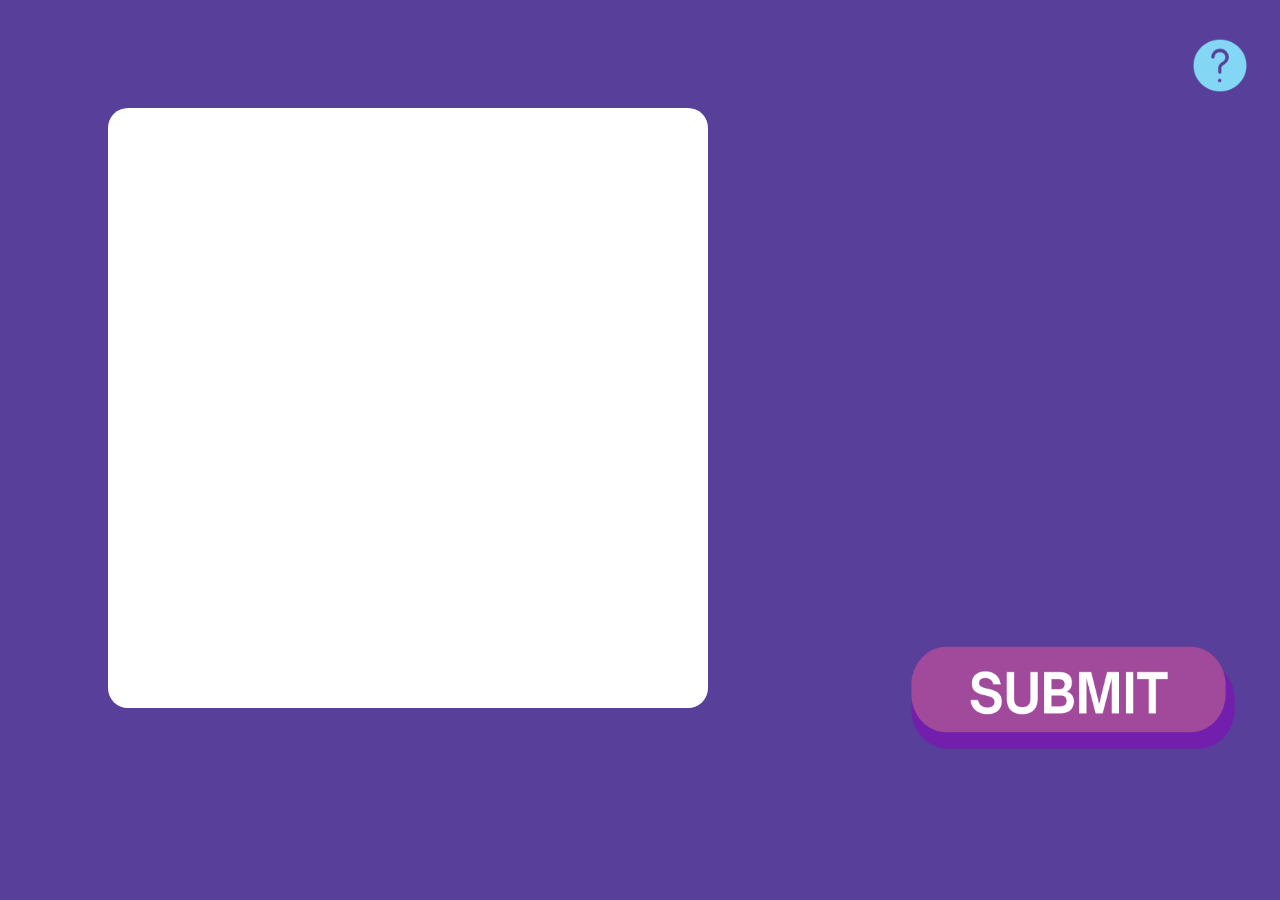
==== game.html @ 4dd15bfe "Add files via upload" ====
<!DOCTYPE html>
<html lang="en">
<head>
    <meta charset="UTF-8">
    <meta name="viewport" content="width=device-width, initial-scale=1.0">
    <link rel="stylesheet" href="gameStyle.css" type="text/css">
    <title>LoopCoursePuzzle</title>
</head>
<body>
    <div class="main_page">
        <div class="left">

        </div>
        <div class="right">
            <div class="help_audio" onclick="audio()">
                <img class="help_img" id="helpImage" width="100" height="55" src="img/help.png" alt="Help">
            </div>
            <div class="submit">
                <img class="submit_button" width="330" height="200" src="img/submit.png">
            </div>

        </div>
    </div>
    <script src="javascript.js"></script>
</body>
</html>
---- gameStyle.css ----
body {
    background-color: #583f9a;
}

.help_img {
    float: right;
    margin-top: 30px;
    cursor: pointer;
}

.submit_button {
    margin-top: 500px;
    margin-left: 100px;
}

@media (min-width: 600px) {
    .main_page{
        display: flex;
    }

    .left {
        margin: 100px;
        width: 600px;
        height: 600px;
        border-radius:20px;/*丸みを調整*/
        background-color:#ffffff;
    }

    .right {
        flex-grow: 1;
    }
}
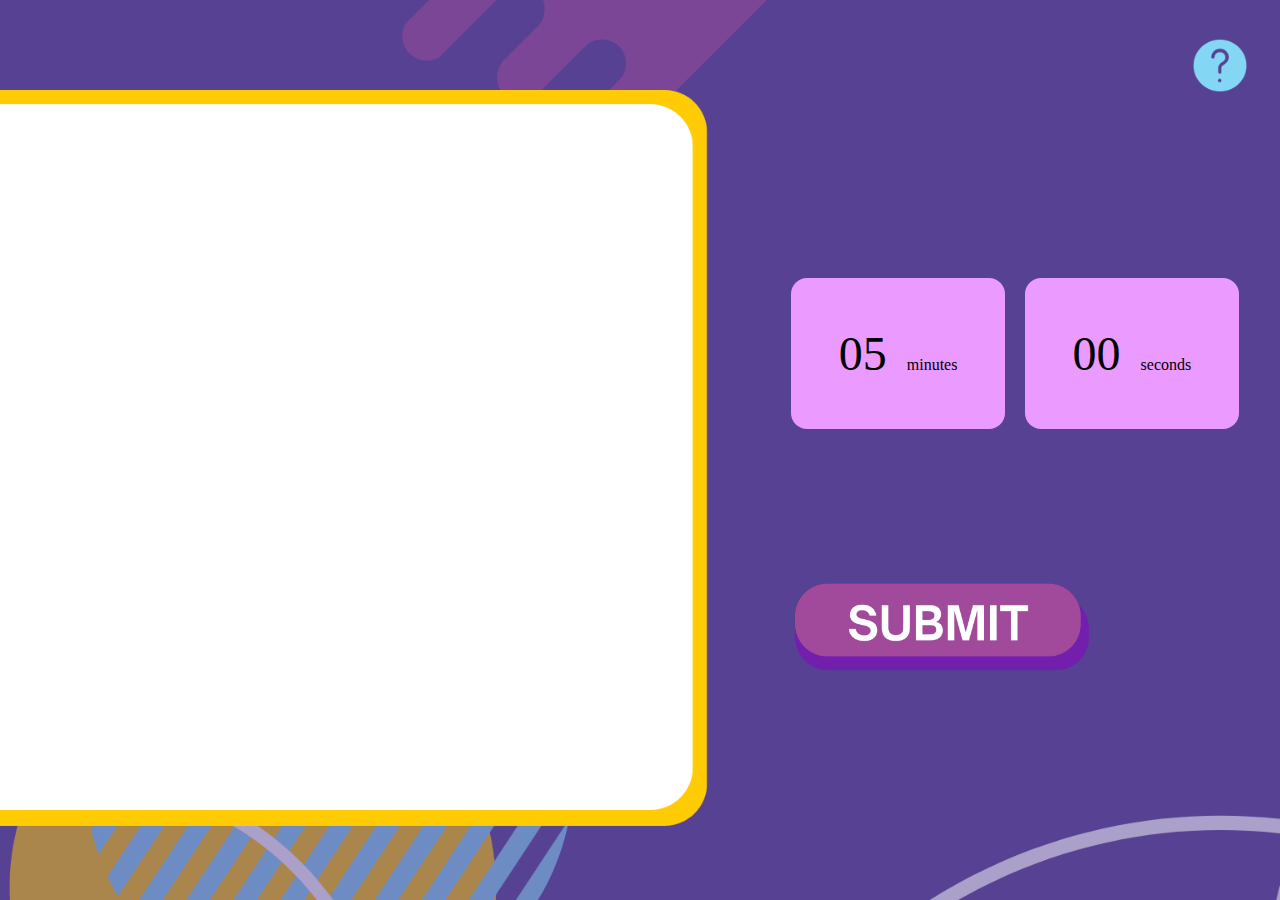
==== commit 2f34194c: "Add files via upload" ====
--- a/game.html
+++ b/game.html
@@ -7,6 +7,7 @@
     <title>LoopCoursePuzzle</title>
 </head>
 <body>
+    <img class="game_background" id="game_background" src="img/game.png">
     <div class="main_page">
         <div class="left">
 
@@ -15,8 +16,14 @@
             <div class="help_audio" onclick="audio()">
                 <img class="help_img" id="helpImage" width="100" height="55" src="img/help.png" alt="Help">
             </div>
+
+            <div class="time-container">
+                <p class="time"><span id="min">05</span> minutes</p>
+                <p class="time"><span id="sec">00</span> seconds</p>
+            </div>
+
             <div class="submit">
-                <img class="submit_button" width="330" height="200" src="img/submit.png">
+                <img class="submit_button" width="300" height="170" src="img/submit.png">
             </div>
 
         </div>
--- a/gameStyle.css
+++ b/gameStyle.css
@@ -1,5 +1,29 @@
-body {
-    background-color: #583f9a;
+.game_background {
+    position: absolute;
+    top: 0;
+    left: 0;
+    width: 100%;
+    height: 100%;
+    object-fit: cover; /* アスペクト比を保ちながら画面を覆う */
+    z-index: -1; /* 他のコンテンツの背後に配置 */
+}
+
+.time-container {
+    margin-top: 260px;
+    margin-left: 750px;
+    display: flex;
+}
+
+.time {
+    margin: .6rem;
+    background-color: rgb(235, 155, 255);
+    border-radius: 1rem;
+    padding: 3rem;
+}
+
+#min,#sec {
+    font-size: 3rem;
+    margin-right: 1rem;
 }
 
 .help_img {
@@ -9,24 +33,20 @@
 }
 
 .submit_button {
-    margin-top: 500px;
-    margin-left: 100px;
+    margin-top: 100px;
+    margin-right: 180px;
+    float: right;
+    cursor: pointer;
 }
 
-@media (min-width: 600px) {
-    .main_page{
-        display: flex;
-    }
+.main_page {
+    display: flex;
+}
 
-    .left {
-        margin: 100px;
-        width: 600px;
-        height: 600px;
-        border-radius:20px;/*丸みを調整*/
-        background-color:#ffffff;
-    }
+.left {
+    flex-grow: 1;
+}
 
-    .right {
-        flex-grow: 1;
-    }
+.right {
+    flex-grow: 1;
 }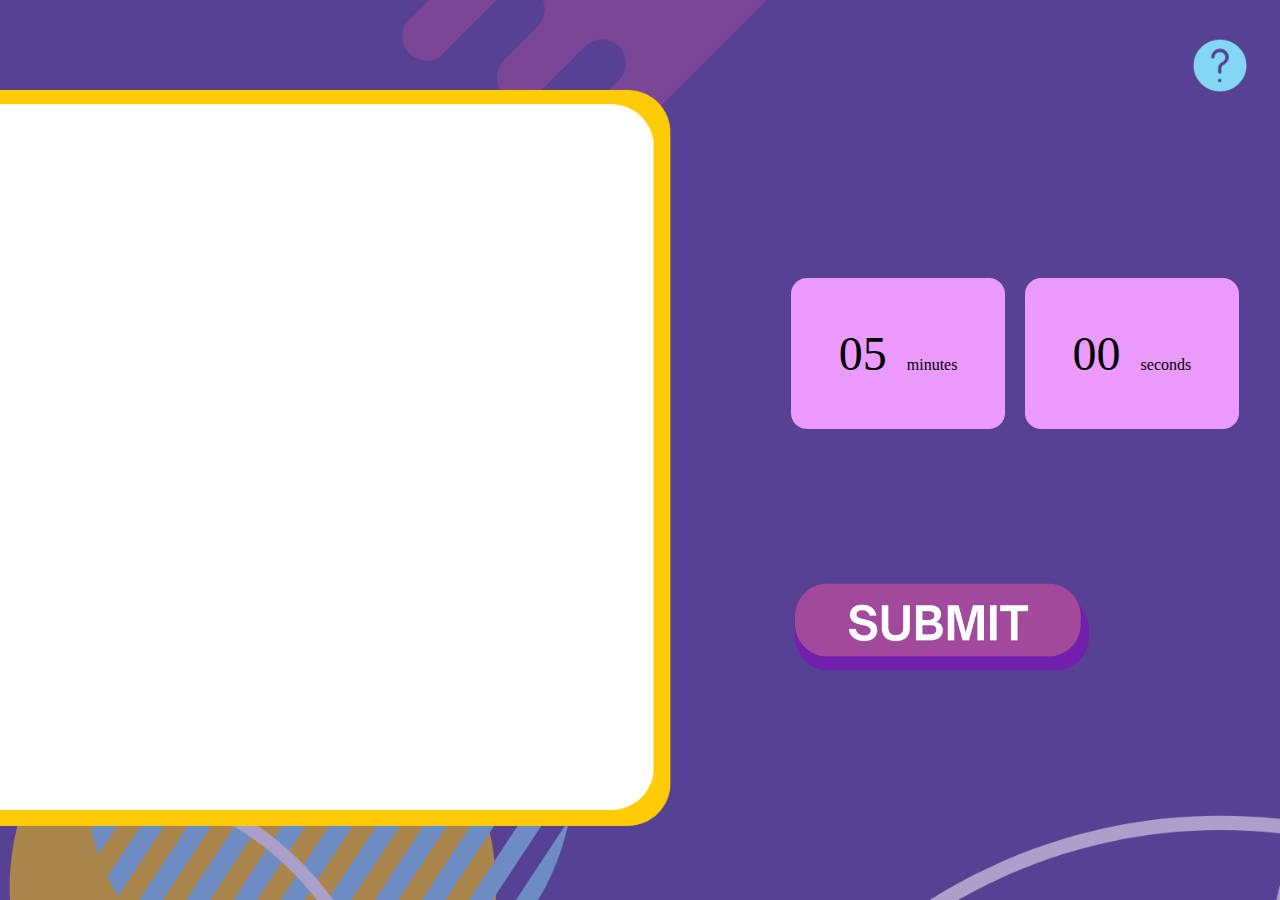
==== commit 28175607: "Add files via upload" ====
--- a/game.html
+++ b/game.html
@@ -22,12 +22,52 @@
                 <p class="time"><span id="sec">00</span> seconds</p>
             </div>
 
-            <div class="submit">
-                <img class="submit_button" width="300" height="170" src="img/submit.png">
+            <div class="submit" onclick="audio()">
+                <img class="submit_button" id="submitImage" width="300" height="170" src="img/submit.png">
             </div>
 
         </div>
+
+        <!-- ヘルプボタンのサウンド -->
+        <audio id="help_audio">
+            <source src="audio/help_button.mp3">
+        </audio>
+
+        <!-- ヘルプボタンのサウンド -->
+        <audio id="submit">
+            <source src="audio/submit_button.mp3">
+        </audio>
+
+        <!-- オーバーレイ -->
+        <div id="overlay" class="overlay"></div>
+
+        <!-- ヘルプのポップアップの内容 -->
+        <div id="popup" class="helpPopup">
+            <div class="helpPopup-content">
+                <span class="close">&times;</span>
+                <p>ループコースパズルは、正方形のグリッド上にループを描くことを目的としたパズルです。
+                    四角形のマス目の中に書かれた数字の数だけ、グリッド上のマスの間に線を引いていきます。
+                    すべての線をつなげて、1つの閉じた輪（ループ）を作り上げます。
+                    <br>制限時間は5分です！
+                </p>
+            </div>
+        </div>
+
+        <!-- タイムアウトのポップアップの内容 -->
+        <div id="timeUpPopup" class="popup">
+            <div class="timeOut_audio" onclick="audio()">
+                <h2>Time's Up!</h2>
+                <button id="backHomePopup">Back Home</button>
+                <button id="tryAgainPopup">Try Again</button>
+            </div>
+        </div>
+
+        <!-- タイムアウト時のポップアップのサウンド -->
+        <audio id="timeOut_audio">
+            <source src="audio/choose_button.mp3" type="audio/mp3">
+        </audio>
+
     </div>
-    <script src="javascript.js"></script>
+    <script src="game.js"></script>
 </body>
 </html>--- a/gameStyle.css
+++ b/gameStyle.css
@@ -5,7 +5,7 @@
     width: 100%;
     height: 100%;
     object-fit: cover; /* アスペクト比を保ちながら画面を覆う */
-    z-index: -1; /* 他のコンテンツの背後に配置 */
+    z-index: 10; /* 他のコンテンツの背後に配置 */
 }
 
 .time-container {
@@ -19,6 +19,7 @@
     background-color: rgb(235, 155, 255);
     border-radius: 1rem;
     padding: 3rem;
+    z-index: 80;
 }
 
 #min,#sec {
@@ -30,6 +31,8 @@
     float: right;
     margin-top: 30px;
     cursor: pointer;
+    z-index: 70;
+    position: relative;
 }
 
 .submit_button {
@@ -37,6 +40,8 @@
     margin-right: 180px;
     float: right;
     cursor: pointer;
+    z-index: 60;
+    position: relative;
 }
 
 .main_page {
@@ -49,4 +54,74 @@
 
 .right {
     flex-grow: 1;
+}
+
+/* カウントダウン終了した後のポップアップ */
+.overlay {
+    position: fixed;
+    top: 0;
+    left: 0;
+    width: 100%;
+    height: 100%;
+    background-color: rgba(0, 0, 0, 0.6);
+    display: none; /* 初期状態は非表示 */
+    z-index: 90;
+}
+
+.popup {
+    position: fixed;
+    top: 50%;
+    left: 50%;
+    transform: translate(-50%, -50%);
+    background-color: #fff;
+    padding: 20px;
+    border-radius: 10px;
+    box-shadow: 0 5px 15px rgba(0, 0, 0, 0.3);
+    display: none; /* 初期状態は非表示 */
+    z-index: 100;
+    text-align: center;
+}
+
+.popup h2 {
+    margin-bottom: 15px;
+}
+
+.popup button {
+    padding: 10px 20px;
+    background-color: #6342bb;
+    color: #fff;
+    border: none;
+    border-radius: 5px;
+    cursor: pointer;
+}
+
+/* ポップアップの基本スタイル */
+.helpPopup {
+    display: none; /* 最初は非表示 */
+    position: fixed;
+    z-index: 100; /* ポップアップを他の要素の上に表示 */
+    left: 50%;
+    top: 50%;
+    transform: translate(-50%, -50%);
+    width: 80%;
+    max-width: 400px;
+    padding: 20px;
+    padding-top: 30px;
+    background-color: white;
+    box-shadow: 0 4px 8px rgba(0, 0, 0, 0.2);
+    border-radius: 10px;
+}
+
+/* ポップアップ内のコンテンツ */
+.helpPopup-content {
+    text-align: left;
+}
+
+/* 閉じるボタン */
+.close {
+    position: absolute;
+    top: 10px;
+    right: 20px;
+    font-size: 24px;
+    cursor: pointer;
 }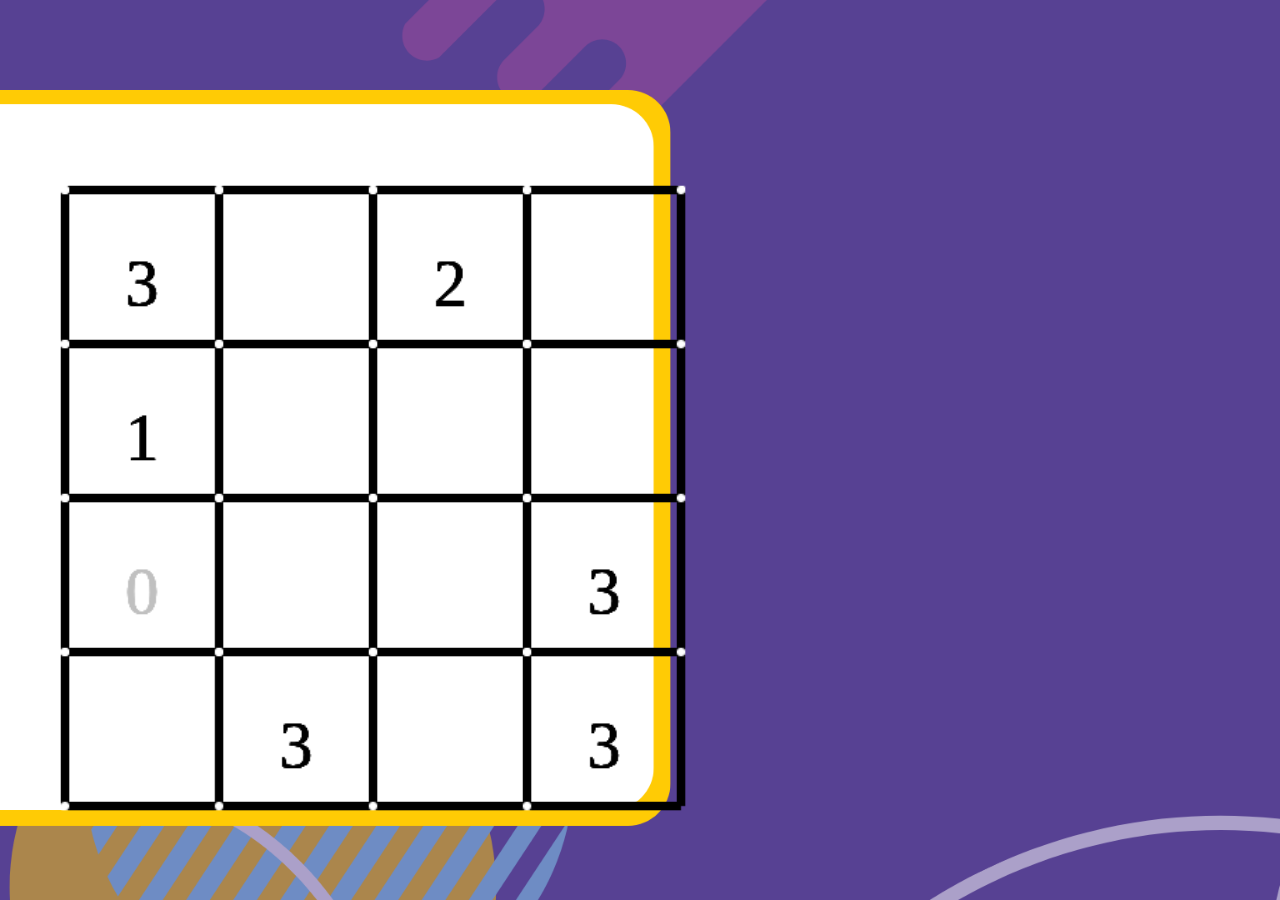
==== commit fd308adc: "とりあえず埋めた" ====
--- a/game.html
+++ b/game.html
@@ -10,7 +10,7 @@
     <img class="game_background" id="game_background" src="img/game.png">
     <div class="main_page">
         <div class="left">
-
+            <canvas id = "Slitherlink" width="450" height="450"></canvas>
         </div>
         <div class="right">
             <div class="help_audio" onclick="audio()">
@@ -33,10 +33,38 @@
             <source src="audio/help_button.mp3">
         </audio>
 
-        <!-- ヘルプボタンのサウンド -->
+        <!-- サブミットボタンのサウンド -->
         <audio id="submit">
             <source src="audio/submit_button.mp3">
         </audio>
+
+        <!-- submit押して正解だった時のポップアップの内容 -->
+        <div id="correctPopup" class="correctPopup">
+            <div class="submit" onclick="audio()">
+                <div class="submit-content">
+                    <img width="200" height="110" src="img/correct.png">
+                    <h1>Correct!</h1>
+                </div>
+                <div class="button-content">
+                    <button id="correctBackHomePopup">Back Home</button>
+                    <button id="correctTryAgainPopup">Try Again</button>
+                </div>
+            </div>
+        </div>
+
+        <!-- submit押して不正解だった時のポップアップの内容 -->
+        <div id="incorrectPopup" class="incorrectPopup">
+            <div class="submit" onclick="audio()">
+                <div class="submit-content">
+                    <img width="200" height="110" src="img/incorrect.png">
+                    <h1>Incorrect...</h1>
+                </div>
+                <div class="button-content">
+                    <button id="incorrectBackHomePopup">Back Home</button>
+                    <button id="incorrectTryAgainPopup">Try Again</button>
+                </div>
+            </div>
+        </div>
 
         <!-- オーバーレイ -->
         <div id="overlay" class="overlay"></div>
@@ -57,8 +85,8 @@
         <div id="timeUpPopup" class="popup">
             <div class="timeOut_audio" onclick="audio()">
                 <h2>Time's Up!</h2>
-                <button id="backHomePopup">Back Home</button>
-                <button id="tryAgainPopup">Try Again</button>
+                <button id="timeUpBackHomePopup">Back Home</button>
+                <button id="timeUpTryAgainPopup">Try Again</button>
             </div>
         </div>
 
@@ -68,6 +96,6 @@
         </audio>
 
     </div>
-    <script src="game.js"></script>
+    <script src="game.js" type="module"></script>
 </body>
 </html>--- a/gameStyle.css
+++ b/gameStyle.css
@@ -35,9 +35,34 @@
     position: relative;
 }
 
+.submit-content {
+    display: flex;
+}
+
+.submit-content h1{
+    margin-top: 45px;
+}
+
 .submit_button {
     margin-top: 100px;
     margin-right: 180px;
+    float: right;
+    cursor: pointer;
+    z-index: 60;
+    position: relative;
+}
+/* #Slitherlink {
+    position: fixed;
+    top: 15%;
+    left: 7.5%;
+    width: 75vh;
+    height: 75vh;
+    z-index: 60;
+} */
+#Slitherlink {
+    margin-top: 175px;
+    margin-left: 50px;
+    width: 70vh;
     float: right;
     cursor: pointer;
     z-index: 60;
@@ -50,6 +75,7 @@
 
 .left {
     flex-grow: 1;
+    z-index: 60;
 }
 
 .right {
@@ -86,7 +112,7 @@
     margin-bottom: 15px;
 }
 
-.popup button {
+button {
     padding: 10px 20px;
     background-color: #6342bb;
     color: #fff;
@@ -124,4 +150,45 @@
     right: 20px;
     font-size: 24px;
     cursor: pointer;
+}
+
+.correctPopup {
+    display: none; /* 最初は非表示 */
+    position: fixed;
+    z-index: 100; /* ポップアップを他の要素の上に表示 */
+    left: 50%;
+    top: 50%;
+    transform: translate(-50%, -50%);
+    width: 80%;
+    max-width: 400px;
+    padding: 20px;
+    padding-top: 30px;
+    background-color: white;
+    box-shadow: 0 4px 8px rgba(0, 0, 0, 0.2);
+    border-radius: 10px;
+}
+
+.incorrectPopup {
+    display: none; /* 最初は非表示 */
+    position: fixed;
+    z-index: 100; /* ポップアップを他の要素の上に表示 */
+    left: 50%;
+    top: 50%;
+    transform: translate(-50%, -50%);
+    width: 80%;
+    max-width: 400px;
+    padding: 20px;
+    padding-top: 30px;
+    background-color: white;
+    box-shadow: 0 4px 8px rgba(0, 0, 0, 0.2);
+    border-radius: 10px;
+}
+
+.button-content {
+    margin-top: 20px;
+    text-align: center;
+}
+
+.button-content button {
+    margin-right: 20px;
 }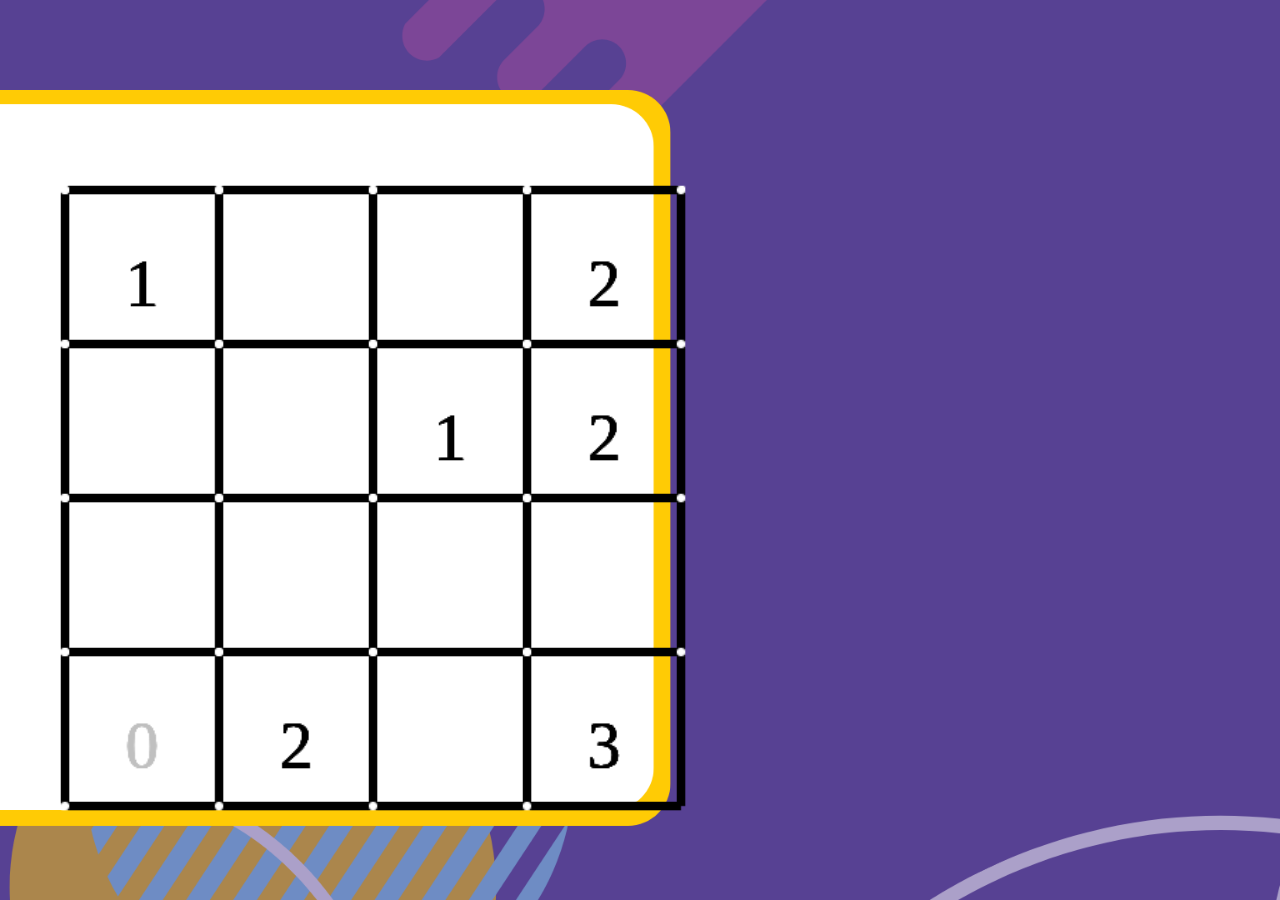
==== commit 28b489e9: "Update game.html" ====
--- a/game.html
+++ b/game.html
@@ -42,7 +42,7 @@
         <div id="correctPopup" class="correctPopup">
             <div class="submit" onclick="audio()">
                 <div class="submit-content">
-                    <img width="200" height="110" src="img/correct.png">
+                    <img width="200" height="110" src="img/correct.gif">
                     <h1>Correct!</h1>
                 </div>
                 <div class="button-content">
@@ -56,7 +56,7 @@
         <div id="incorrectPopup" class="incorrectPopup">
             <div class="submit" onclick="audio()">
                 <div class="submit-content">
-                    <img width="200" height="110" src="img/incorrect.png">
+                    <img width="200" height="110" src="img/incorrect.gif">
                     <h1>Incorrect...</h1>
                 </div>
                 <div class="button-content">
@@ -98,4 +98,4 @@
     </div>
     <script src="game.js" type="module"></script>
 </body>
-</html>+</html>
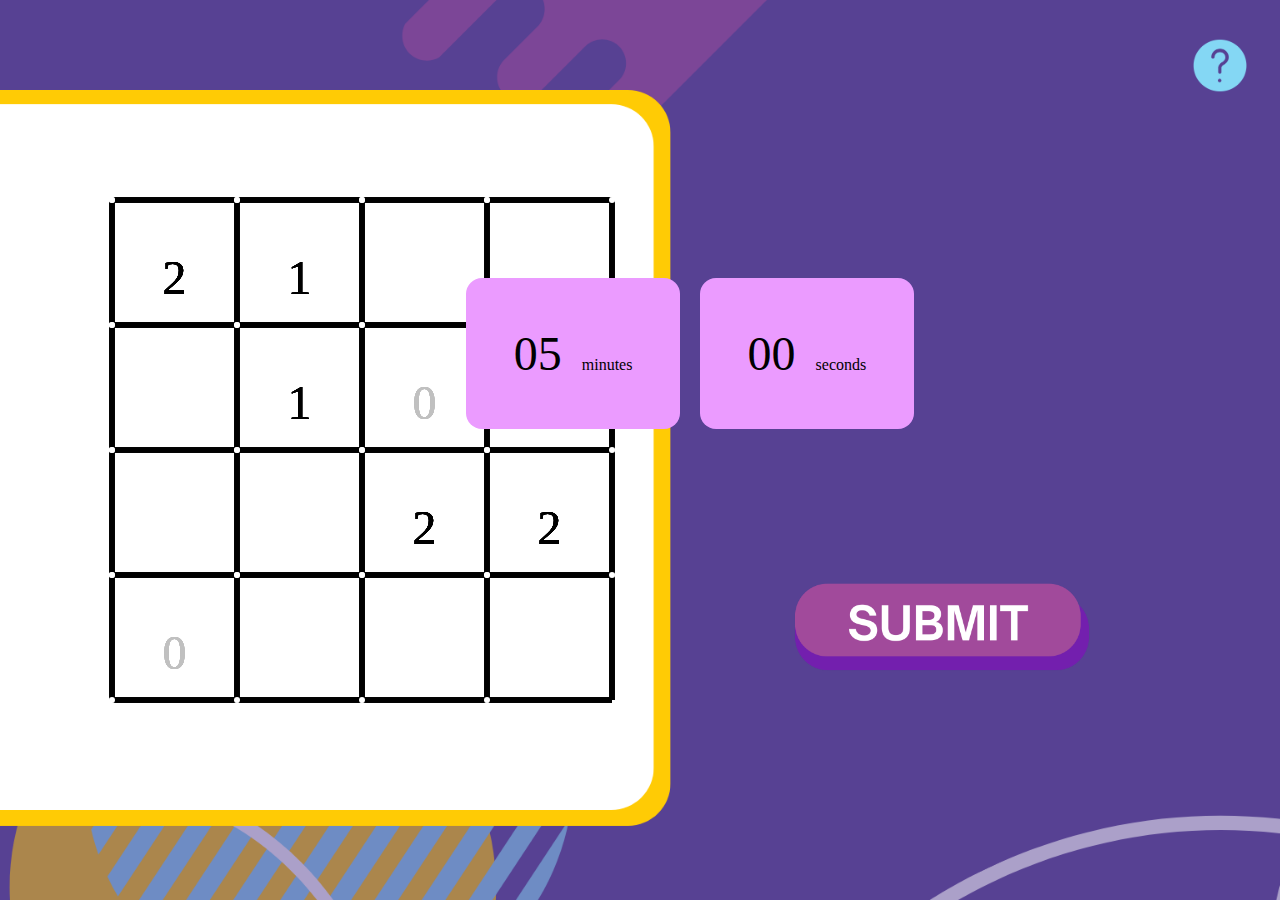
==== commit ce0635ee: "fix control" ====
--- a/game.html
+++ b/game.html
@@ -10,7 +10,7 @@
     <img class="game_background" id="game_background" src="img/game.png">
     <div class="main_page">
         <div class="left">
-            <canvas id = "Slitherlink" width="450" height="450"></canvas>
+            <canvas id = "Slitherlink" width="510" height="510"></canvas>
         </div>
         <div class="right">
             <div class="help_audio" onclick="audio()">
--- a/gameStyle.css
+++ b/gameStyle.css
@@ -10,7 +10,7 @@
 
 .time-container {
     margin-top: 260px;
-    margin-left: 750px;
+    margin-left: 100px;
     display: flex;
 }
 
@@ -60,13 +60,12 @@
     z-index: 60;
 } */
 #Slitherlink {
-    margin-top: 175px;
-    margin-left: 50px;
-    width: 70vh;
-    float: right;
+    background: #ffffff;
+    position: absolute;
+    top: 50%;
+    left: 28.3%;
     cursor: pointer;
-    z-index: 60;
-    position: relative;
+    transform: translate(-50%, -50%);
 }
 
 .main_page {
@@ -191,4 +190,4 @@
 
 .button-content button {
     margin-right: 20px;
-}+}
